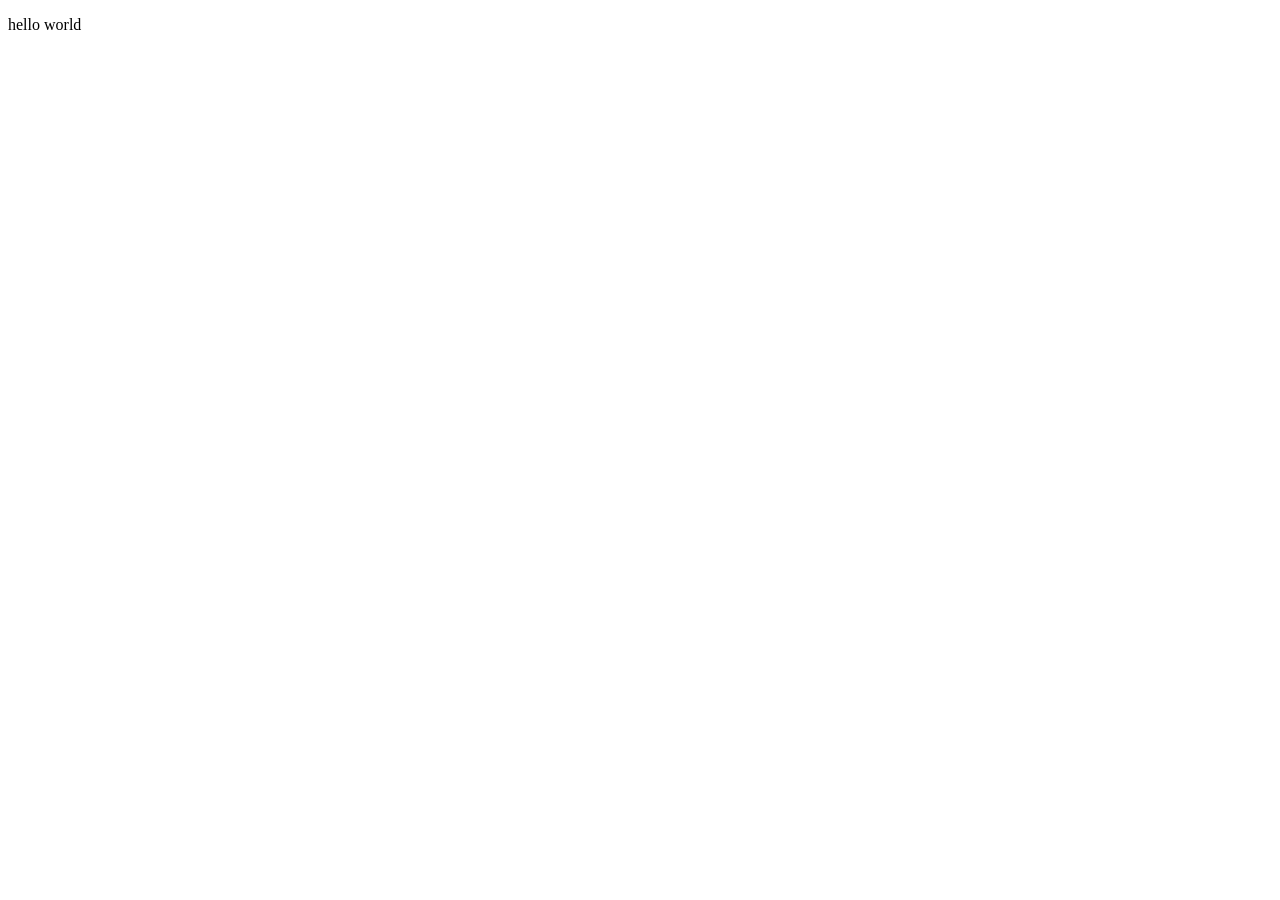
==== resume-builder/index.html @ 418ecaf9 "init" ====
<!DOCTYPE html>
<html lang="en">
<head>
    <meta charset="UTF-8">
    <meta name="viewport" content="width=device-width, initial-scale=1.0">
    <title>Document</title>
</head>
<body>
    <p>hello world</p>
</body>
</html>
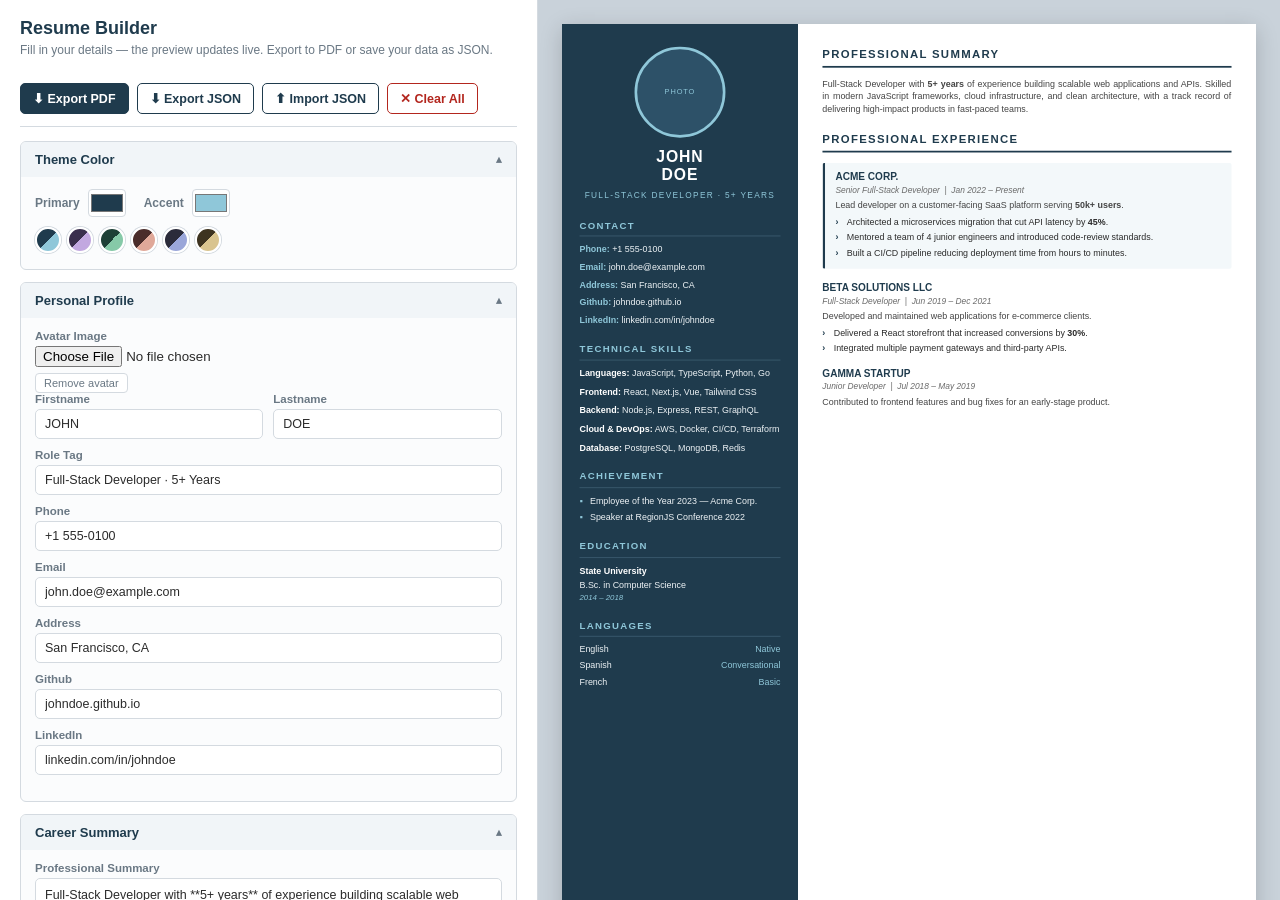
==== commit 28d21ea7: "feat: resume builder" ====
--- a/resume-builder/index.html
+++ b/resume-builder/index.html
@@ -1,11 +1,1065 @@
 <!DOCTYPE html>
 <html lang="en">
 <head>
-    <meta charset="UTF-8">
-    <meta name="viewport" content="width=device-width, initial-scale=1.0">
-    <title>Document</title>
+<meta charset="utf-8">
+<meta name="viewport" content="width=device-width, initial-scale=1">
+<title>Resume Builder</title>
+<style>
+  :root {
+    --ui-bg: #eef1f4;
+    --ui-panel: #ffffff;
+    --ui-border: #d4dae0;
+    --ui-accent: #1f3b4d;
+    --ui-accent-light: #2d5168;
+    --ui-text: #2b2b2b;
+    --ui-muted: #6a7884;
+  }
+  * { box-sizing: border-box; }
+  body {
+    margin: 0;
+    font-family: "Segoe UI", Arial, sans-serif;
+    background: var(--ui-bg);
+    color: var(--ui-text);
+  }
+
+  /* ---------- App layout ---------- */
+  .app { display: flex; height: 100vh; overflow: hidden; }
+  .editor {
+    width: 42%;
+    min-width: 380px;
+    max-width: 640px;
+    overflow-y: auto;
+    background: var(--ui-panel);
+    border-right: 1px solid var(--ui-border);
+    padding: 18px 20px 60px;
+  }
+  .preview-pane {
+    flex: 1;
+    overflow: auto;
+    padding: 24px;
+    display: flex;
+    justify-content: center;
+    align-items: flex-start;
+    background: #c9d2da;
+  }
+  /* Scaler is a spacer that reserves the scaled footprint of the resume */
+  .preview-scaler {
+    flex: 0 0 auto;
+  }
+
+  /* ---------- Mobile tab bar (hidden on desktop) ---------- */
+  .mobile-tabs { display: none; }
+
+  .app-title { font-size: 18px; font-weight: 700; color: var(--ui-accent); margin: 0 0 4px; }
+  .app-sub { font-size: 12px; color: var(--ui-muted); margin: 0 0 16px; }
+
+  .toolbar {
+    position: sticky;
+    top: 0;
+    z-index: 5;
+    background: var(--ui-panel);
+    display: flex;
+    flex-wrap: wrap;
+    gap: 8px;
+    padding: 10px 0 12px;
+    border-bottom: 1px solid var(--ui-border);
+    margin-bottom: 14px;
+  }
+  .btn {
+    border: 1px solid var(--ui-accent);
+    background: var(--ui-accent);
+    color: #fff;
+    font-size: 12.5px;
+    font-weight: 600;
+    padding: 7px 12px;
+    border-radius: 5px;
+    cursor: pointer;
+    transition: opacity .15s;
+  }
+  .btn:hover { opacity: .88; }
+  .btn.secondary { background: #fff; color: var(--ui-accent); }
+  .btn.danger { background: #fff; color: #b3261e; border-color: #b3261e; }
+
+  details.section {
+    border: 1px solid var(--ui-border);
+    border-radius: 6px;
+    margin-bottom: 12px;
+    background: #fbfcfd;
+    overflow: hidden;
+  }
+  details.section > summary {
+    cursor: pointer;
+    list-style: none;
+    padding: 10px 14px;
+    font-weight: 700;
+    font-size: 13px;
+    color: var(--ui-accent);
+    background: #f1f5f8;
+    user-select: none;
+    display: flex;
+    align-items: center;
+    justify-content: space-between;
+  }
+  details.section > summary::-webkit-details-marker { display: none; }
+  details.section > summary::after { content: "▾"; font-size: 11px; color: var(--ui-muted); }
+  details.section[open] > summary::after { content: "▴"; }
+  .section-body { padding: 12px 14px 16px; }
+
+  .field { margin-bottom: 10px; }
+  .field label { display: block; font-size: 11.5px; font-weight: 600; color: var(--ui-muted); margin-bottom: 4px; }
+  .field input[type=text],
+  .field input[type=email],
+  .field select,
+  .field textarea {
+    width: 100%;
+    border: 1px solid var(--ui-border);
+    border-radius: 5px;
+    padding: 7px 9px;
+    font-size: 12.5px;
+    font-family: inherit;
+    color: var(--ui-text);
+    background: #fff;
+  }
+  .field textarea { resize: vertical; min-height: 56px; line-height: 1.45; }
+  .field input:focus, .field textarea:focus, .field select:focus { outline: 2px solid var(--ui-accent-light); border-color: var(--ui-accent-light); }
+  .field select { cursor: pointer; height: 34px; }
+  .hint { font-size: 10.5px; color: var(--ui-muted); margin-top: 3px; }
+  .row2 { display: flex; gap: 10px; }
+  .row2 > .field { flex: 1; }
+
+  .item-card {
+    border: 1px solid var(--ui-border);
+    border-radius: 6px;
+    padding: 10px 11px;
+    margin-bottom: 10px;
+    background: #fff;
+  }
+  .item-head { display: flex; justify-content: space-between; align-items: center; margin-bottom: 8px; }
+  .item-head .item-label { font-size: 11.5px; font-weight: 700; color: var(--ui-accent); }
+  .mini-btn {
+    border: 1px solid var(--ui-border);
+    background: #fff;
+    color: var(--ui-muted);
+    font-size: 11px;
+    padding: 3px 8px;
+    border-radius: 4px;
+    cursor: pointer;
+  }
+  .mini-btn:hover { color: #b3261e; border-color: #b3261e; }
+  .add-btn {
+    border: 1px dashed var(--ui-accent);
+    background: #fff;
+    color: var(--ui-accent);
+    font-size: 12px;
+    font-weight: 600;
+    padding: 7px 12px;
+    border-radius: 5px;
+    cursor: pointer;
+    width: 100%;
+  }
+  .add-btn:hover { background: #f1f5f8; }
+
+  .color-row { display: flex; align-items: center; gap: 18px; flex-wrap: wrap; }
+  .color-row label { display: flex; align-items: center; gap: 8px; font-size: 12px; font-weight: 600; color: var(--ui-muted); }
+  .color-row input[type=color] { width: 38px; height: 28px; border: 1px solid var(--ui-border); border-radius: 4px; padding: 0; background: #fff; cursor: pointer; }
+  .swatches { display: flex; gap: 6px; margin-top: 10px; flex-wrap: wrap; }
+  .swatch { width: 26px; height: 26px; border-radius: 50%; border: 2px solid #fff; box-shadow: 0 0 0 1px var(--ui-border); cursor: pointer; }
+
+  .avatar-preview { width: 60px; height: 60px; border-radius: 50%; object-fit: cover; border: 1px solid var(--ui-border); background: #f1f5f8; display: none; }
+  .avatar-row { display: flex; align-items: center; gap: 12px; }
+
+  /* ---------- Resume preview (mirrors resume.html) ---------- */
+  .resume-wrap {
+    --accent: #1f3b4d;
+    --accent2: #8fc7d9;
+    --accent-soft: #f3f8fa;
+    --accent-border: #3a5a6e;
+    --sidebar-text: #eef3f6;
+    background: #fff;
+    box-shadow: 0 6px 24px rgba(0,0,0,.18);
+  }
+  .resume-wrap, .resume-wrap * { box-sizing: border-box; margin: 0; padding: 0; }
+  .resume-wrap { font-family: "Segoe UI", Arial, sans-serif; color: #2b2b2b; font-size: 10.2px; line-height: 1.4; }
+  .resume-wrap .summary, .resume-wrap .job-desc, .resume-wrap ul.acc li,
+  .resume-wrap .skill-group, .resume-wrap .side-list li { overflow-wrap: break-word; word-break: break-word; }
+  .resume-wrap .page { width: 210mm; min-height: 297mm; display: flex; }
+  .resume-wrap .sidebar { width: 34%; background: var(--accent); color: var(--sidebar-text); padding: 26px 20px; }
+  .resume-wrap .profile-header { text-align: center; margin-bottom: 20px; }
+  .resume-wrap .photo { width: 104px; height: 104px; border-radius: 50%; margin: 0 auto 12px; border: 3px solid var(--accent2); background: var(--accent-light, #2d5168); position: relative; overflow: hidden; display: flex; align-items: center; justify-content: center; }
+  .resume-wrap .photo img { width: 100%; height: 100%; object-fit: cover; }
+  .resume-wrap .photo .photo-hint { position: absolute; font-size: 8.5px; letter-spacing: 1px; color: var(--accent2); text-align: center; line-height: 1.3; padding: 0 6px; }
+  .resume-wrap .name { font-size: 18px; font-weight: 700; letter-spacing: 1px; color: #ffffff; line-height: 1.15; }
+  .resume-wrap .role-tag { font-size: 9.5px; letter-spacing: 1.5px; text-transform: uppercase; color: var(--accent2); margin-top: 6px; }
+  .resume-wrap .side-section { margin-bottom: 18px; }
+  .resume-wrap .side-title { font-size: 11px; font-weight: 700; letter-spacing: 1.5px; text-transform: uppercase; color: var(--accent2); border-bottom: 1px solid var(--accent-border); padding-bottom: 4px; margin-bottom: 8px; }
+  .resume-wrap .contact-item { margin-bottom: 6px; word-break: break-word; }
+  .resume-wrap .contact-item .lbl { color: var(--accent2); font-weight: 600; }
+  .resume-wrap .skill-group { margin-bottom: 7px; }
+  .resume-wrap .skill-group .lbl { color: #ffffff; font-weight: 600; }
+  .resume-wrap .edu-date { font-size: 9px; font-style: italic; color: var(--accent2); margin-top: 1px; }
+  .resume-wrap .lang-row { display: flex; justify-content: space-between; margin-bottom: 4px; }
+  .resume-wrap .lang-row .lvl { color: var(--accent2); }
+  .resume-wrap ul.side-list { list-style: none; }
+  .resume-wrap ul.side-list li { margin-bottom: 5px; padding-left: 12px; position: relative; }
+  .resume-wrap ul.side-list li::before { content: "▪"; position: absolute; left: 0; color: var(--accent2); }
+  .resume-wrap .main { width: 66%; padding: 26px 28px; }
+  .resume-wrap .summary { color: #444; margin-bottom: 18px; text-align: justify; }
+  .resume-wrap .main-title { font-size: 13px; font-weight: 700; letter-spacing: 1.5px; text-transform: uppercase; color: var(--accent); border-bottom: 2px solid var(--accent); padding-bottom: 4px; margin-bottom: 12px; }
+  .resume-wrap .job { margin-bottom: 14px; break-inside: avoid; page-break-inside: avoid; }
+  .resume-wrap .side-section { break-inside: avoid; page-break-inside: avoid; }
+  .resume-wrap .job-company { font-size: 11.5px; font-weight: 700; color: var(--accent); }
+  .resume-wrap .job-meta { font-size: 9.6px; font-style: italic; color: #6a6a6a; margin-bottom: 4px; }
+  .resume-wrap .job-desc { color: #444; margin-bottom: 5px; text-align: justify; }
+  .resume-wrap ul.acc { list-style: none; }
+  .resume-wrap ul.acc li { margin-bottom: 3px; padding-left: 13px; position: relative; text-align: justify; }
+  .resume-wrap ul.acc li::before { content: "›"; position: absolute; left: 0; color: var(--accent); font-weight: 700; }
+  .resume-wrap .current { background: var(--accent-soft); border-left: 3px solid var(--accent); padding: 8px 10px 8px 12px; border-radius: 2px; }
+
+  /* ---------- Print ---------- */
+  @page { size: A4; margin: 0; }
+  @media print {
+    body { background: #fff; }
+    .app { display: block; height: auto; overflow: visible; }
+    .editor, .mobile-tabs { display: none !important; }
+    .preview-pane { padding: 0; overflow: visible; background: #fff; display: block; }
+    .preview-scaler { transform: none !important; width: auto !important; height: auto !important; }
+    .resume-wrap { box-shadow: none; transform: none !important; width: auto !important; }
+    .resume-wrap .page { width: 210mm; min-height: 297mm; }
+  }
+
+  /* ---------- Responsive / mobile ---------- */
+  @media (max-width: 900px) {
+    .app { flex-direction: column; height: 100vh; }
+    .mobile-tabs {
+      display: flex;
+      flex: 0 0 auto;
+      border-bottom: 1px solid var(--ui-border);
+      background: var(--ui-panel);
+    }
+    .mobile-tabs button {
+      flex: 1;
+      border: none;
+      background: var(--ui-panel);
+      color: var(--ui-muted);
+      font-size: 14px;
+      font-weight: 600;
+      padding: 12px 0;
+      cursor: pointer;
+      border-bottom: 3px solid transparent;
+    }
+    .mobile-tabs button.active {
+      color: var(--ui-accent);
+      border-bottom-color: var(--ui-accent);
+    }
+    .editor {
+      width: 100%;
+      max-width: none;
+      min-width: 0;
+      flex: 1;
+      border-right: none;
+    }
+    .preview-pane { flex: 1; padding: 14px; }
+    /* Tab switching: show only the active pane */
+    .app[data-tab="preview"] .editor { display: none; }
+    .app[data-tab="editor"] .preview-pane { display: none; }
+  }
+  @media (max-width: 520px) {
+    .editor { padding: 14px 14px 50px; }
+    .toolbar .btn { flex: 1 1 auto; text-align: center; }
+    .preview-pane { padding: 8px; }
+  }
+</style>
 </head>
 <body>
-    <p>hello world</p>
+<div class="app" id="app">
+  <!-- ============ MOBILE TABS ============ -->
+  <div class="mobile-tabs">
+    <button type="button" data-tab="editor" id="tabEditor">✎ Edit</button>
+    <button type="button" data-tab="preview" id="tabPreview">👁 Preview</button>
+  </div>
+  <!-- ============ EDITOR ============ -->
+  <div class="editor">
+    <h1 class="app-title">Resume Builder</h1>
+    <p class="app-sub">Fill in your details — the preview updates live. Export to PDF or save your data as JSON.</p>
+
+    <div class="toolbar">
+      <button class="btn" id="btnPdf">⬇ Export PDF</button>
+      <button class="btn secondary" id="btnExportJson">⬇ Export JSON</button>
+      <button class="btn secondary" id="btnImportJson">⬆ Import JSON</button>
+      <button class="btn danger" id="btnClear">✕ Clear All</button>
+      <input type="file" id="fileImport" accept="application/json,.json" style="display:none">
+    </div>
+
+    <!-- Theme -->
+    <details class="section" open>
+      <summary>Theme Color</summary>
+      <div class="section-body">
+        <div class="color-row">
+          <label>Primary <input type="color" id="colPrimary" value="#1f3b4d"></label>
+          <label>Accent <input type="color" id="colAccent" value="#8fc7d9"></label>
+        </div>
+        <div class="swatches" id="swatches"></div>
+      </div>
+    </details>
+
+    <!-- Personal Profile -->
+    <details class="section" open>
+      <summary>Personal Profile</summary>
+      <div class="section-body">
+        <div class="avatar-row">
+          <img id="avatarPreview" class="avatar-preview" alt="">
+          <div style="flex:1">
+            <div class="field" style="margin-bottom:6px">
+              <label>Avatar Image</label>
+              <input type="file" id="avatarFile" accept="image/*">
+            </div>
+            <button class="mini-btn" id="avatarRemove" type="button">Remove avatar</button>
+          </div>
+        </div>
+        <div class="row2">
+          <div class="field"><label>Firstname</label><input type="text" id="nameTop" placeholder="Firstname"></div>
+          <div class="field"><label>Lastname</label><input type="text" id="nameBottom" placeholder="Lastname"></div>
+        </div>
+        <div class="field"><label>Role Tag</label><input type="text" id="roleTag" placeholder="Your professional role..."></div>
+        <div class="field"><label>Phone</label><input type="text" id="cPhone" placeholder="+6012-3456789"></div>
+        <div class="field"><label>Email</label><input type="email" id="cEmail" placeholder="name@example.com"></div>
+        <div class="field"><label>Address</label><input type="text" id="cAddress" placeholder="Your address..."></div>
+        <div class="field"><label>Github</label><input type="text" id="cGithub" placeholder="username.github.io"></div>
+        <div class="field"><label>LinkedIn</label><input type="text" id="cLinkedin" placeholder="linkedin.com/in/username"></div>
+      </div>
+    </details>
+
+    <!-- Career Summary -->
+    <details class="section" open>
+      <summary>Career Summary</summary>
+      <div class="section-body">
+        <div class="field">
+          <label>Professional Summary</label>
+          <textarea id="summary" rows="5" placeholder="Your professional summary..."></textarea>
+          <div class="hint">Wrap text in **double asterisks** to make it bold.</div>
+        </div>
+      </div>
+    </details>
+
+    <!-- Technical Skills -->
+    <details class="section">
+      <summary>Technical Skills</summary>
+      <div class="section-body">
+        <div id="skillsList"></div>
+        <button class="add-btn" id="addSkill" type="button">+ Add Skill Group</button>
+      </div>
+    </details>
+
+    <!-- Achievements -->
+    <details class="section">
+      <summary>Achievements</summary>
+      <div class="section-body">
+        <div id="achList"></div>
+        <button class="add-btn" id="addAch" type="button">+ Add Achievement</button>
+      </div>
+    </details>
+
+    <!-- Education -->
+    <details class="section">
+      <summary>Educational Background</summary>
+      <div class="section-body">
+        <div id="eduList"></div>
+        <button class="add-btn" id="addEdu" type="button">+ Add Education</button>
+      </div>
+    </details>
+
+    <!-- Languages -->
+    <details class="section">
+      <summary>Language Skills</summary>
+      <div class="section-body">
+        <div id="langList"></div>
+        <button class="add-btn" id="addLang" type="button">+ Add Language</button>
+      </div>
+    </details>
+
+    <!-- Work Experience -->
+    <details class="section">
+      <summary>Work Experience</summary>
+      <div class="section-body">
+        <div id="jobList"></div>
+        <button class="add-btn" id="addJob" type="button">+ Add Work Experience</button>
+      </div>
+    </details>
+  </div>
+
+  <!-- ============ PREVIEW ============ -->
+  <div class="preview-pane" id="previewPane">
+    <div class="preview-scaler" id="previewScaler">
+    <div class="resume-wrap" id="resumeWrap">
+      <div class="page">
+        <aside class="sidebar">
+          <div class="profile-header">
+            <div class="photo" id="pvPhoto"></div>
+            <div class="name" id="pvName"></div>
+            <div class="role-tag" id="pvRole"></div>
+          </div>
+          <div class="side-section">
+            <div class="side-title">Contact</div>
+            <div id="pvContact"></div>
+          </div>
+          <div class="side-section">
+            <div class="side-title">Technical Skills</div>
+            <div id="pvSkills"></div>
+          </div>
+          <div class="side-section">
+            <div class="side-title">Achievement</div>
+            <ul class="side-list" id="pvAch"></ul>
+          </div>
+          <div class="side-section">
+            <div class="side-title">Education</div>
+            <div id="pvEdu"></div>
+          </div>
+          <div class="side-section">
+            <div class="side-title">Languages</div>
+            <div id="pvLang"></div>
+          </div>
+        </aside>
+        <main class="main">
+          <div class="main-title">Professional Summary</div>
+          <div class="summary" id="pvSummary"></div>
+          <div class="main-title">Professional Experience</div>
+          <div id="pvJobs"></div>
+        </main>
+      </div>
+    </div>
+    </div>
+  </div>
+</div>
+
+<script>
+"use strict";
+
+/* ---------------- Default data (dummy sample for reference) ---------------- */
+function defaultData() {
+  return {
+    theme: { primary: "#1f3b4d", accent: "#8fc7d9" },
+    avatar: "",
+    nameTop: "JOHN",
+    nameBottom: "DOE",
+    roleTag: "Full-Stack Developer · 5+ Years",
+    contact: {
+      phone: "+1 555-0100",
+      email: "john.doe@example.com",
+      address: "San Francisco, CA",
+      github: "johndoe.github.io",
+      linkedin: "linkedin.com/in/johndoe"
+    },
+    summary: "Full-Stack Developer with **5+ years** of experience building scalable web applications and APIs. Skilled in modern JavaScript frameworks, cloud infrastructure, and clean architecture, with a track record of delivering high-impact products in fast-paced teams.",
+    skills: [
+      { label: "Languages", value: "JavaScript, TypeScript, Python, Go" },
+      { label: "Frontend", value: "React, Next.js, Vue, Tailwind CSS" },
+      { label: "Backend", value: "Node.js, Express, REST, GraphQL" },
+      { label: "Cloud & DevOps", value: "AWS, Docker, CI/CD, Terraform" },
+      { label: "Database", value: "PostgreSQL, MongoDB, Redis" }
+    ],
+    achievements: [
+      "Employee of the Year 2023 — Acme Corp.",
+      "Speaker at RegionJS Conference 2022"
+    ],
+    education: [
+      { school: "State University", degree: "B.Sc. in Computer Science", startDate: "2014", endDate: "2018" }
+    ],
+    languages: [
+      { name: "English", level: "Native" },
+      { name: "Spanish", level: "Conversational" },
+      { name: "French", level: "Basic" }
+    ],
+    jobs: [
+      {
+        company: "ACME CORP.",
+        role: "Senior Full-Stack Developer",
+        startDate: "Jan 2022",
+        endDate: "Present",
+        desc: "Lead developer on a customer-facing SaaS platform serving **50k+ users**.",
+        current: true,
+        acc: [
+          "Architected a microservices migration that cut API latency by **45%**.",
+          "Mentored a team of 4 junior engineers and introduced code-review standards.",
+          "Built a CI/CD pipeline reducing deployment time from hours to minutes."
+        ]
+      },
+      {
+        company: "BETA SOLUTIONS LLC",
+        role: "Full-Stack Developer",
+        startDate: "Jun 2019",
+        endDate: "Dec 2021",
+        desc: "Developed and maintained web applications for e-commerce clients.",
+        current: false,
+        acc: [
+          "Delivered a React storefront that increased conversions by **30%**.",
+          "Integrated multiple payment gateways and third-party APIs."
+        ]
+      },
+      {
+        company: "GAMMA STARTUP",
+        role: "Junior Developer",
+        startDate: "Jul 2018",
+        endDate: "May 2019",
+        desc: "Contributed to frontend features and bug fixes for an early-stage product.",
+        current: false,
+        acc: []
+      }
+    ]
+  };
+}
+
+const STORAGE_KEY = "resume-builder-data-v1";
+let data = migrate(load());
+
+/* ---------------- Helpers ---------------- */
+// Bring older saved/imported data up to the current schema (new date fields, etc.)
+function migrate(d) {
+  d = d || {};
+  (d.jobs || []).forEach(j => {
+    // Old format stored a combined "meta" string ("Role | Start – End")
+    if (j.meta && j.role === undefined) {
+      const parts = String(j.meta).split("|");
+      j.role = (parts[0] || "").trim();
+      const dates = (parts[1] || "").trim().split(/[–-]/);
+      j.startDate = (dates[0] || "").trim();
+      j.endDate = (dates[1] || "").trim();
+    }
+    if (j.role === undefined) j.role = "";
+    if (j.startDate === undefined) j.startDate = "";
+    if (j.endDate === undefined) j.endDate = "";
+    delete j.meta;
+  });
+  (d.education || []).forEach(e => {
+    if (e.startDate === undefined) e.startDate = "";
+    if (e.endDate === undefined) e.endDate = "";
+  });
+  return d;
+}
+function load() {
+  try {
+    const raw = localStorage.getItem(STORAGE_KEY);
+    if (raw) return Object.assign(defaultData(), JSON.parse(raw));
+  } catch (e) {}
+  return defaultData();
+}
+function save() {
+  try { localStorage.setItem(STORAGE_KEY, JSON.stringify(data)); } catch (e) {}
+}
+function $(id) { return document.getElementById(id); }
+function esc(s) {
+  return String(s == null ? "" : s)
+    .replace(/&/g, "&amp;").replace(/</g, "&lt;").replace(/>/g, "&gt;")
+    .replace(/"/g, "&quot;");
+}
+// Escape, then convert **bold** markers into <strong>
+function fmt(s) {
+  return esc(s).replace(/\*\*(.+?)\*\*/g, "<strong>$1</strong>");
+}
+
+/* ---------------- Render preview ---------------- */
+function render() {
+  const wrap = $("resumeWrap");
+  wrap.style.setProperty("--accent", data.theme.primary);
+  wrap.style.setProperty("--accent2", data.theme.accent);
+
+  // Name
+  const nm = [esc(data.nameTop), esc(data.nameBottom)].filter(Boolean).join("<br>");
+  $("pvName").innerHTML = nm;
+  $("pvRole").innerHTML = fmt(data.roleTag);
+
+  // Photo
+  if (data.avatar) {
+    $("pvPhoto").innerHTML = '<img src="' + esc(data.avatar) + '" alt="">';
+  } else {
+    $("pvPhoto").innerHTML = '<span class="photo-hint">PHOTO</span>';
+  }
+
+  // Contact
+  const c = data.contact || {};
+  const contactRows = [
+    ["Phone", c.phone], ["Email", c.email], ["Address", c.address],
+    ["Github", c.github], ["LinkedIn", c.linkedin]
+  ].filter(r => r[1])
+   .map(r => '<div class="contact-item"><span class="lbl">' + r[0] + ':</span> ' + esc(r[1]) + '</div>')
+   .join("");
+  $("pvContact").innerHTML = contactRows;
+
+  // Skills
+  $("pvSkills").innerHTML = (data.skills || [])
+    .filter(s => s.label || s.value)
+    .map(s => '<div class="skill-group"><span class="lbl">' + esc(s.label) + ':</span> ' + fmt(s.value) + '</div>')
+    .join("");
+
+  // Achievements
+  $("pvAch").innerHTML = (data.achievements || [])
+    .filter(Boolean)
+    .map(a => '<li>' + fmt(a) + '</li>').join("");
+
+  // Education
+  $("pvEdu").innerHTML = (data.education || [])
+    .filter(e => e.school || e.degree)
+    .map(e => {
+      const dateStr = [e.startDate, e.endDate].filter(Boolean).join(" – ");
+      return '<div class="skill-group" style="margin-bottom:2px"><span class="lbl">' + esc(e.school) + '</span></div>' +
+        (e.degree ? '<div>' + esc(e.degree) + '</div>' : '') +
+        (dateStr ? '<div class="edu-date">' + esc(dateStr) + '</div>' : '') +
+        '<div style="margin-bottom:7px"></div>';
+    })
+    .join("");
+
+  // Languages
+  $("pvLang").innerHTML = (data.languages || [])
+    .filter(l => l.name || l.level)
+    .map(l => '<div class="lang-row"><span>' + esc(l.name) + '</span><span class="lvl">' + esc(l.level) + '</span></div>')
+    .join("");
+
+  // Summary
+  $("pvSummary").innerHTML = fmt(data.summary);
+
+  // Jobs
+  $("pvJobs").innerHTML = (data.jobs || []).map(j => {
+    const accHtml = (j.acc || []).filter(Boolean).length
+      ? '<ul class="acc">' + j.acc.filter(Boolean).map(a => '<li>' + fmt(a) + '</li>').join("") + '</ul>'
+      : '';
+    const dateStr = [j.startDate, j.endDate].filter(Boolean).join(" – ");
+    const metaInner = [esc(j.role), esc(dateStr)].filter(Boolean).join(" &nbsp;|&nbsp; ");
+    const metaHtml = metaInner ? '<div class="job-meta">' + metaInner + '</div>' : '';
+    const descHtml = j.desc ? '<div class="job-desc">' + fmt(j.desc) + '</div>' : '';
+    return '<div class="job' + (j.current ? ' current' : '') + '">' +
+      '<div class="job-company">' + esc(j.company) + '</div>' +
+      metaHtml + descHtml + accHtml + '</div>';
+  }).join("");
+
+  save();
+  fitPreview();
+}
+
+/* ---------------- Fit A4 preview to the available pane width ---------------- */
+function fitPreview() {
+  const pane = $("previewPane");
+  const scaler = $("previewScaler");
+  const wrap = $("resumeWrap");
+  if (!pane || !scaler || !wrap) return;
+  // Reset everything so we can measure the resume at its true (unscaled) size.
+  scaler.style.width = "";
+  scaler.style.height = "";
+  wrap.style.transform = "none";
+  wrap.style.transformOrigin = "top left";
+  wrap.style.width = "";
+  // .page has a fixed 210mm width, so measure it for the true natural size.
+  const page = wrap.querySelector(".page");
+  const natW = page ? page.offsetWidth : wrap.offsetWidth;   // ~793px (210mm)
+  const natH = page ? page.offsetHeight : wrap.offsetHeight;
+  if (!natW) return;
+  const padCss = getComputedStyle(pane);
+  const padX = parseFloat(padCss.paddingLeft) + parseFloat(padCss.paddingRight);
+  const available = pane.clientWidth - padX;
+  const scale = Math.min(1, available / natW);
+  // Scale the resume itself (so its white background + box-shadow scale with it),
+  // pin its width to the natural page width so the page never overflows.
+  wrap.style.width = natW + "px";
+  wrap.style.transform = "scale(" + scale + ")";
+  // The scaler is just a spacer that reserves the scaled footprint for scrolling/centering.
+  scaler.style.width = (natW * scale) + "px";
+  scaler.style.height = (natH * scale) + "px";
+}
+
+/* ---------------- Bind simple fields ---------------- */
+function bindInput(id, getter, setter) {
+  const el = $(id);
+  el.value = getter() || "";
+  el.addEventListener("input", () => { setter(el.value); render(); });
+}
+
+function bindSimpleFields() {
+  bindInput("nameTop", () => data.nameTop, v => data.nameTop = v);
+  bindInput("nameBottom", () => data.nameBottom, v => data.nameBottom = v);
+  bindInput("roleTag", () => data.roleTag, v => data.roleTag = v);
+  bindInput("cPhone", () => data.contact.phone, v => data.contact.phone = v);
+  bindInput("cEmail", () => data.contact.email, v => data.contact.email = v);
+  bindInput("cAddress", () => data.contact.address, v => data.contact.address = v);
+  bindInput("cGithub", () => data.contact.github, v => data.contact.github = v);
+  bindInput("cLinkedin", () => data.contact.linkedin, v => data.contact.linkedin = v);
+  bindInput("summary", () => data.summary, v => data.summary = v);
+}
+
+/* ---------------- Theme ---------------- */
+function bindTheme() {
+  $("colPrimary").value = data.theme.primary;
+  $("colAccent").value = data.theme.accent;
+  $("colPrimary").addEventListener("input", e => { data.theme.primary = e.target.value; render(); });
+  $("colAccent").addEventListener("input", e => { data.theme.accent = e.target.value; render(); });
+
+  const presets = [
+    ["#1f3b4d", "#8fc7d9"], ["#3a2f4d", "#c2a8e0"], ["#1d4036", "#86c9a8"],
+    ["#4a2c2a", "#e0a899"], ["#2b2b3a", "#9aa6d9"], ["#3d3320", "#d9c48f"]
+  ];
+  const sw = $("swatches");
+  presets.forEach(p => {
+    const b = document.createElement("div");
+    b.className = "swatch";
+    b.style.background = "linear-gradient(135deg, " + p[0] + " 50%, " + p[1] + " 50%)";
+    b.title = "Apply theme";
+    b.addEventListener("click", () => {
+      data.theme.primary = p[0]; data.theme.accent = p[1];
+      $("colPrimary").value = p[0]; $("colAccent").value = p[1];
+      render();
+    });
+    sw.appendChild(b);
+  });
+}
+
+/* ---------------- Avatar ---------------- */
+function bindAvatar() {
+  const prev = $("avatarPreview");
+  function refresh() {
+    if (data.avatar) { prev.src = data.avatar; prev.style.display = "block"; }
+    else { prev.style.display = "none"; prev.removeAttribute("src"); }
+  }
+  refresh();
+  $("avatarFile").addEventListener("change", e => {
+    const file = e.target.files[0];
+    if (!file) return;
+    const reader = new FileReader();
+    reader.onload = () => { data.avatar = reader.result; refresh(); render(); };
+    reader.readAsDataURL(file);
+  });
+  $("avatarRemove").addEventListener("click", () => {
+    data.avatar = ""; $("avatarFile").value = ""; refresh(); render();
+  });
+}
+
+/* ---------------- Dynamic list builders ---------------- */
+function makeField(labelText, value, oninput, opts) {
+  opts = opts || {};
+  const wrap = document.createElement("div");
+  wrap.className = "field";
+  const lbl = document.createElement("label");
+  lbl.textContent = labelText;
+  wrap.appendChild(lbl);
+  const input = opts.textarea ? document.createElement("textarea") : document.createElement("input");
+  if (!opts.textarea) input.type = "text";
+  if (opts.textarea) input.rows = opts.rows || 3;
+  input.value = value || "";
+  input.placeholder = opts.placeholder || "";
+  input.addEventListener("input", () => { oninput(input.value); render(); });
+  wrap.appendChild(input);
+  return wrap;
+}
+
+function makeSelect(labelText, value, options, onchange) {
+  const wrap = document.createElement("div");
+  wrap.className = "field";
+  const lbl = document.createElement("label");
+  lbl.textContent = labelText;
+  wrap.appendChild(lbl);
+  const sel = document.createElement("select");
+  const opts = options.slice();
+  if (value && opts.indexOf(value) === -1) opts.unshift(value); // keep custom imported value
+  opts.forEach(o => {
+    const opt = document.createElement("option");
+    opt.value = o; opt.textContent = o;
+    if (o === value) opt.selected = true;
+    sel.appendChild(opt);
+  });
+  sel.addEventListener("change", () => { onchange(sel.value); render(); });
+  wrap.appendChild(sel);
+  return wrap;
+}
+
+function itemCard(label, onRemove) {
+  const card = document.createElement("div");
+  card.className = "item-card";
+  const head = document.createElement("div");
+  head.className = "item-head";
+  const lab = document.createElement("span");
+  lab.className = "item-label";
+  lab.textContent = label;
+  const del = document.createElement("button");
+  del.className = "mini-btn";
+  del.type = "button";
+  del.textContent = "✕ Remove";
+  del.addEventListener("click", onRemove);
+  head.appendChild(lab); head.appendChild(del);
+  card.appendChild(head);
+  return card;
+}
+
+function renderSkills() {
+  const list = $("skillsList");
+  list.innerHTML = "";
+  data.skills.forEach((s, i) => {
+    const card = itemCard("Skill Group " + (i + 1), () => { data.skills.splice(i, 1); renderSkills(); render(); });
+    card.appendChild(makeField("Label", s.label, v => s.label = v, { placeholder: "Languages" }));
+    card.appendChild(makeField("Skills", s.value, v => s.value = v, { textarea: true, rows: 2, placeholder: "Go, Python, ..." }));
+    list.appendChild(card);
+  });
+}
+
+function renderAch() {
+  const list = $("achList");
+  list.innerHTML = "";
+  data.achievements.forEach((a, i) => {
+    const card = itemCard("Achievement " + (i + 1), () => { data.achievements.splice(i, 1); renderAch(); render(); });
+    card.appendChild(makeField("Text", a, v => data.achievements[i] = v, { textarea: true, rows: 2, placeholder: "Best Employee of the year — Company" }));
+    list.appendChild(card);
+  });
+}
+
+function renderEdu() {
+  const list = $("eduList");
+  list.innerHTML = "";
+  data.education.forEach((e, i) => {
+    const card = itemCard("Education " + (i + 1), () => { data.education.splice(i, 1); renderEdu(); render(); });
+    card.appendChild(makeField("School / Institution", e.school, v => e.school = v, { placeholder: "University Name" }));
+    card.appendChild(makeField("Degree / Programme", e.degree, v => e.degree = v, { placeholder: "Degree / Programme" }));
+    const drow = document.createElement("div");
+    drow.className = "row2";
+    drow.appendChild(makeField("Start Date", e.startDate, v => e.startDate = v, { placeholder: "2018" }));
+    drow.appendChild(makeField("End Date", e.endDate, v => e.endDate = v, { placeholder: "2022" }));
+    card.appendChild(drow);
+    list.appendChild(card);
+  });
+}
+
+const LANG_LEVELS = ["Native", "Fluent", "Advanced", "Conversational", "Intermediate", "Basic"];
+
+function renderLang() {
+  const list = $("langList");
+  list.innerHTML = "";
+  data.languages.forEach((l, i) => {
+    if (!l.level) l.level = "Fluent";
+    const card = itemCard("Language " + (i + 1), () => { data.languages.splice(i, 1); renderLang(); render(); });
+    const row = document.createElement("div");
+    row.className = "row2";
+    row.appendChild(makeField("Language", l.name, v => l.name = v, { placeholder: "English" }));
+    row.appendChild(makeSelect("Level", l.level, LANG_LEVELS, v => l.level = v));
+    card.appendChild(row);
+    list.appendChild(card);
+  });
+}
+
+function renderJobs() {
+  const list = $("jobList");
+  list.innerHTML = "";
+  data.jobs.forEach((j, i) => {
+    const card = itemCard("Experience " + (i + 1), () => { data.jobs.splice(i, 1); renderJobs(); render(); });
+    card.appendChild(makeField("Company", j.company, v => j.company = v, { placeholder: "COMPANY NAME" }));
+    card.appendChild(makeField("Role / Title", j.role, v => j.role = v, { placeholder: "Software Engineer" }));
+    const jdrow = document.createElement("div");
+    jdrow.className = "row2";
+    jdrow.appendChild(makeField("Start Date", j.startDate, v => j.startDate = v, { placeholder: "Jan 2024" }));
+    jdrow.appendChild(makeField("End Date", j.endDate, v => j.endDate = v, { placeholder: "Present" }));
+    card.appendChild(jdrow);
+    card.appendChild(makeField("Description", j.desc, v => j.desc = v, { textarea: true, rows: 2, placeholder: "Short role description" }));
+
+    // current toggle
+    const togWrap = document.createElement("div");
+    togWrap.className = "field";
+    const tl = document.createElement("label");
+    tl.style.display = "flex"; tl.style.alignItems = "center"; tl.style.gap = "8px"; tl.style.cursor = "pointer";
+    const chk = document.createElement("input");
+    chk.type = "checkbox"; chk.checked = !!j.current;
+    chk.style.width = "auto";
+    chk.addEventListener("change", () => { j.current = chk.checked; render(); });
+    tl.appendChild(chk);
+    tl.appendChild(document.createTextNode("Highlight as current role"));
+    togWrap.appendChild(tl);
+    card.appendChild(togWrap);
+
+    // accomplishments
+    const accLabel = document.createElement("div");
+    accLabel.className = "field";
+    accLabel.innerHTML = '<label>Accomplishments</label>';
+    card.appendChild(accLabel);
+    j.acc = j.acc || [];
+    j.acc.forEach((a, ai) => {
+      const arow = document.createElement("div");
+      arow.style.display = "flex"; arow.style.gap = "6px"; arow.style.marginBottom = "6px";
+      const inp = document.createElement("textarea");
+      inp.rows = 2; inp.value = a; inp.style.flex = "1";
+      inp.style.border = "1px solid #d4dae0"; inp.style.borderRadius = "5px";
+      inp.style.padding = "6px 8px"; inp.style.fontSize = "12px"; inp.style.fontFamily = "inherit";
+      inp.placeholder = "Achieved X by doing Y (**bold** supported)";
+      inp.addEventListener("input", () => { j.acc[ai] = inp.value; render(); });
+      const rm = document.createElement("button");
+      rm.className = "mini-btn"; rm.type = "button"; rm.textContent = "✕";
+      rm.addEventListener("click", () => { j.acc.splice(ai, 1); renderJobs(); render(); });
+      arow.appendChild(inp); arow.appendChild(rm);
+      card.appendChild(arow);
+    });
+    const addAcc = document.createElement("button");
+    addAcc.className = "mini-btn"; addAcc.type = "button"; addAcc.textContent = "+ Add accomplishment";
+    addAcc.addEventListener("click", () => { j.acc.push(""); renderJobs(); render(); });
+    card.appendChild(addAcc);
+
+    list.appendChild(card);
+  });
+}
+
+function renderAllLists() {
+  renderSkills(); renderAch(); renderEdu(); renderLang(); renderJobs();
+}
+
+/* ---------------- Add buttons ---------------- */
+function bindAddButtons() {
+  $("addSkill").addEventListener("click", () => { data.skills.push({ label: "", value: "" }); renderSkills(); render(); });
+  $("addAch").addEventListener("click", () => { data.achievements.push(""); renderAch(); render(); });
+  $("addEdu").addEventListener("click", () => { data.education.push({ school: "", degree: "", startDate: "", endDate: "" }); renderEdu(); render(); });
+  $("addLang").addEventListener("click", () => { data.languages.push({ name: "", level: "Fluent" }); renderLang(); render(); });
+  $("addJob").addEventListener("click", () => {
+    data.jobs.push({ company: "", role: "", startDate: "", endDate: "", desc: "", current: false, acc: [] });
+    renderJobs(); render();
+  });
+}
+
+/* ---------------- PDF export (isolated iframe to avoid transform bugs) ---------------- */
+function exportPdf() {
+  const resume = $("resumeWrap");
+  // Reuse the page's stylesheet so the resume looks identical; the inline
+  // CSS variables on #resumeWrap travel with outerHTML so colors are preserved.
+  const styles = Array.prototype.slice.call(document.querySelectorAll("style"))
+    .map(s => s.textContent).join("\n");
+  const html =
+    '<!DOCTYPE html><html><head><meta charset="utf-8">' +
+    '<style>' +
+    '@page{size:A4;margin:0}' +
+    'html,body{margin:0;padding:0;background:#fff}' +
+    '*{-webkit-print-color-adjust:exact;print-color-adjust:exact}' +
+    styles +
+    '.resume-wrap{box-shadow:none!important}' +
+    '.resume-wrap .page{margin:0 auto}' +
+    '</style></head><body>' + resume.outerHTML + '</body></html>';
+
+  const iframe = document.createElement("iframe");
+  iframe.setAttribute("aria-hidden", "true");
+  iframe.style.cssText = "position:fixed;right:0;bottom:0;width:0;height:0;border:0;visibility:hidden;";
+  document.body.appendChild(iframe);
+
+  const doc = iframe.contentWindow.document;
+  doc.open(); doc.write(html); doc.close();
+
+  let printed = false;
+  function triggerPrint() {
+    if (printed) return;
+    printed = true;
+    try {
+      iframe.contentWindow.focus();
+      iframe.contentWindow.print();
+    } catch (e) {
+      window.print();
+    }
+    setTimeout(() => { if (iframe.parentNode) iframe.parentNode.removeChild(iframe); }, 1500);
+  }
+
+  // Wait for any images (avatar) to finish loading before printing.
+  const imgs = doc.images;
+  if (imgs && imgs.length) {
+    let remaining = imgs.length;
+    const onSettled = () => { if (--remaining <= 0) triggerPrint(); };
+    Array.prototype.slice.call(imgs).forEach(img => {
+      if (img.complete) onSettled();
+      else { img.onload = onSettled; img.onerror = onSettled; }
+    });
+    setTimeout(triggerPrint, 2000); // safety fallback
+  } else {
+    setTimeout(triggerPrint, 200);
+  }
+}
+
+/* ---------------- Toolbar actions ---------------- */
+function bindToolbar() {
+  $("btnPdf").addEventListener("click", exportPdf);
+
+  $("btnExportJson").addEventListener("click", () => {
+    const blob = new Blob([JSON.stringify(data, null, 2)], { type: "application/json" });
+    const url = URL.createObjectURL(blob);
+    const a = document.createElement("a");
+    const base = (data.nameTop + "-" + data.nameBottom).trim().replace(/\s+/g, "-") || "resume";
+    a.href = url; a.download = base + "-resume.json";
+    document.body.appendChild(a); a.click(); document.body.removeChild(a);
+    URL.revokeObjectURL(url);
+  });
+
+  $("btnImportJson").addEventListener("click", () => $("fileImport").click());
+  $("fileImport").addEventListener("change", e => {
+    const file = e.target.files[0];
+    if (!file) return;
+    const reader = new FileReader();
+    reader.onload = () => {
+      try {
+        const obj = JSON.parse(reader.result);
+        data = migrate(Object.assign(defaultData(), obj));
+        // normalise arrays in case of partial files
+        data.skills = data.skills || [];
+        data.achievements = data.achievements || [];
+        data.education = data.education || [];
+        data.languages = data.languages || [];
+        data.jobs = data.jobs || [];
+        rebindAll();
+        alert("Resume data imported successfully.");
+      } catch (err) {
+        alert("Could not read JSON file: " + err.message);
+      }
+      $("fileImport").value = "";
+    };
+    reader.readAsText(file);
+  });
+
+  $("btnClear").addEventListener("click", () => {
+    if (!confirm("Clear ALL resume data? This cannot be undone.")) return;
+    data = defaultData();
+    rebindAll();
+  });
+}
+
+/* ---------------- (Re)bind everything ---------------- */
+function rebindAll() {
+  // refresh simple inputs
+  $("nameTop").value = data.nameTop || "";
+  $("nameBottom").value = data.nameBottom || "";
+  $("roleTag").value = data.roleTag || "";
+  $("cPhone").value = data.contact.phone || "";
+  $("cEmail").value = data.contact.email || "";
+  $("cAddress").value = data.contact.address || "";
+  $("cGithub").value = data.contact.github || "";
+  $("cLinkedin").value = data.contact.linkedin || "";
+  $("summary").value = data.summary || "";
+  $("colPrimary").value = data.theme.primary;
+  $("colAccent").value = data.theme.accent;
+  // avatar preview
+  const prev = $("avatarPreview");
+  if (data.avatar) { prev.src = data.avatar; prev.style.display = "block"; }
+  else { prev.style.display = "none"; prev.removeAttribute("src"); }
+  renderAllLists();
+  render();
+}
+
+/* ---------------- Mobile tabs ---------------- */
+function bindMobileTabs() {
+  const app = $("app");
+  const tabs = document.querySelectorAll(".mobile-tabs button");
+  function activate(name) {
+    app.setAttribute("data-tab", name);
+    tabs.forEach(b => b.classList.toggle("active", b.dataset.tab === name));
+    if (name === "preview") fitPreview();
+  }
+  tabs.forEach(b => b.addEventListener("click", () => activate(b.dataset.tab)));
+  activate("editor");
+}
+
+/* ---------------- Init ---------------- */
+bindSimpleFields();
+bindTheme();
+bindAvatar();
+bindAddButtons();
+bindToolbar();
+bindMobileTabs();
+renderAllLists();
+render();
+
+window.addEventListener("resize", fitPreview);
+window.addEventListener("load", fitPreview);
+</script>
 </body>
-</html>+</html>
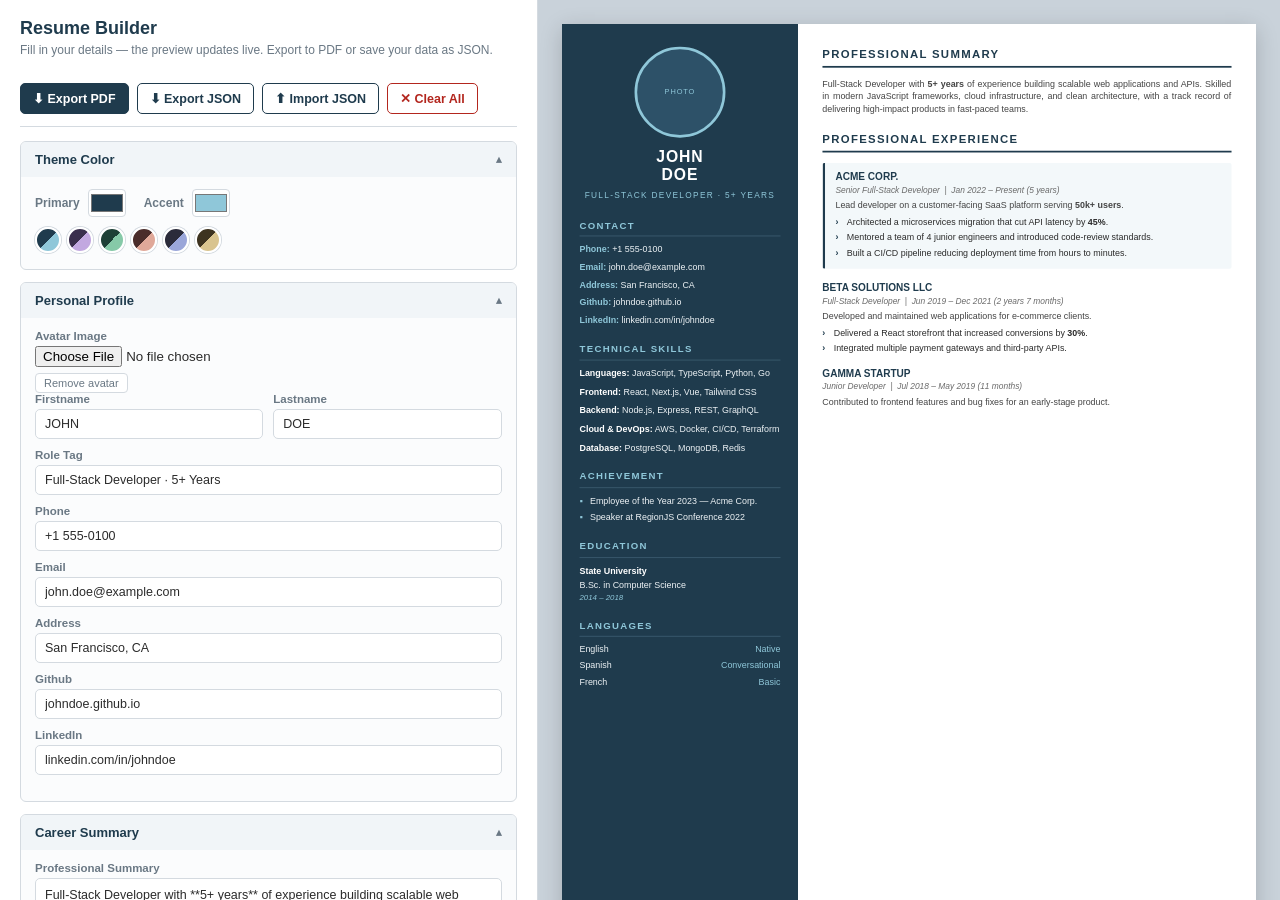
==== commit c34e8642: "feat: collapsible and drag-reorderable entries, current-role flag with duration" ====
--- a/resume-builder/index.html
+++ b/resume-builder/index.html
@@ -130,12 +130,39 @@
   .item-card {
     border: 1px solid var(--ui-border);
     border-radius: 6px;
-    padding: 10px 11px;
+    padding: 0;
     margin-bottom: 10px;
     background: #fff;
   }
-  .item-head { display: flex; justify-content: space-between; align-items: center; margin-bottom: 8px; }
-  .item-head .item-label { font-size: 11.5px; font-weight: 700; color: var(--ui-accent); }
+  .item-head { display: flex; align-items: center; gap: 6px; padding: 9px 11px; }
+  .item-head .item-label { font-size: 11.5px; font-weight: 700; color: var(--ui-accent); white-space: nowrap; }
+  .item-body { padding: 2px 11px 11px; }
+  summary.item-head { cursor: pointer; list-style: none; user-select: none; }
+  summary.item-head::-webkit-details-marker { display: none; }
+  summary.item-head::after { content: "▾"; font-size: 10px; color: var(--ui-muted); flex: none; }
+  details.item-card[open] > summary.item-head::after { content: "▴"; }
+  .item-sublabel {
+    font-size: 11px;
+    color: var(--ui-muted);
+    flex: 1;
+    min-width: 0;
+    overflow: hidden;
+    text-overflow: ellipsis;
+    white-space: nowrap;
+  }
+  .item-sublabel:not(:empty)::before { content: "· "; }
+  .item-actions { margin-left: auto; display: flex; gap: 4px; flex: none; }
+  .drag-handle {
+    cursor: grab;
+    color: var(--ui-muted);
+    font-size: 10px;
+    letter-spacing: 1px;
+    user-select: none;
+    flex: none;
+  }
+  .item-card.dragging { opacity: 0.5; }
+  .item-card.drop-above { box-shadow: 0 -2px 0 0 var(--ui-accent); }
+  .item-card.drop-below { box-shadow: 0 2px 0 0 var(--ui-accent); }
   .mini-btn {
     border: 1px solid var(--ui-border);
     background: #fff;
@@ -146,6 +173,9 @@
     cursor: pointer;
   }
   .mini-btn:hover { color: #b3261e; border-color: #b3261e; }
+  .mini-btn.move { padding: 3px 6px; }
+  .mini-btn.move:hover { color: var(--ui-accent); border-color: var(--ui-accent); }
+  .mini-btn:disabled { opacity: 0.4; cursor: default; pointer-events: none; }
   .add-btn {
     border: 1px dashed var(--ui-accent);
     background: #fff;
@@ -474,7 +504,7 @@
         company: "ACME CORP.",
         role: "Senior Full-Stack Developer",
         startDate: "Jan 2022",
-        endDate: "Present",
+        endDate: "",
         desc: "Lead developer on a customer-facing SaaS platform serving **50k+ users**.",
         current: true,
         acc: [
@@ -528,6 +558,8 @@
     if (j.startDate === undefined) j.startDate = "";
     if (j.endDate === undefined) j.endDate = "";
     delete j.meta;
+    // A literal "Present" end date predates the current-role checkbox
+    if (/^\s*present\s*$/i.test(j.endDate)) { j.current = true; j.endDate = ""; }
   });
   (d.education || []).forEach(e => {
     if (e.startDate === undefined) e.startDate = "";
@@ -554,6 +586,47 @@
 // Escape, then convert **bold** markers into <strong>
 function fmt(s) {
   return esc(s).replace(/\*\*(.+?)\*\*/g, "<strong>$1</strong>");
+}
+
+/* ---------------- Job duration ---------------- */
+const MONTH_INDEX = { jan: 1, feb: 2, mar: 3, apr: 4, may: 5, jun: 6, jul: 7, aug: 8, sep: 9, oct: 10, nov: 11, dec: 12 };
+
+// Parse free-text dates like "Jan 2024", "January 2024", "2024-01", "01/2024"
+// into { y, m }; returns null when the format is unrecognised.
+function parseMonth(s) {
+  s = String(s == null ? "" : s).trim();
+  let m = s.match(/^([A-Za-z]{3,9})\.?,?\s+(\d{4})$/);
+  if (m) {
+    const mo = MONTH_INDEX[m[1].slice(0, 3).toLowerCase()];
+    return mo ? { y: +m[2], m: mo } : null;
+  }
+  m = s.match(/^(\d{4})[-\/.](\d{1,2})$/);
+  if (m && +m[2] >= 1 && +m[2] <= 12) return { y: +m[1], m: +m[2] };
+  m = s.match(/^(\d{1,2})[\/.](\d{4})$/);
+  if (m && +m[1] >= 1 && +m[1] <= 12) return { y: +m[2], m: +m[1] };
+  return null;
+}
+
+// "2 years 6 months" between two free-text dates, counting both end months
+// (LinkedIn-style). Empty string when either date can't be parsed.
+function durationStr(startStr, endStr, isCurrent) {
+  const s = parseMonth(startStr);
+  if (!s) return "";
+  let e;
+  if (isCurrent || /^\s*(present|now|current)\s*$/i.test(String(endStr == null ? "" : endStr))) {
+    const now = new Date();
+    e = { y: now.getFullYear(), m: now.getMonth() + 1 };
+  } else {
+    e = parseMonth(endStr);
+  }
+  if (!e) return "";
+  const months = (e.y - s.y) * 12 + (e.m - s.m) + 1;
+  if (months <= 0) return "";
+  const y = Math.floor(months / 12), mo = months % 12;
+  const parts = [];
+  if (y) parts.push(y + (y === 1 ? " year" : " years"));
+  if (mo) parts.push(mo + (mo === 1 ? " month" : " months"));
+  return parts.join(" ");
 }
 
 /* ---------------- Render preview ---------------- */
@@ -621,7 +694,10 @@
     const accHtml = (j.acc || []).filter(Boolean).length
       ? '<ul class="acc">' + j.acc.filter(Boolean).map(a => '<li>' + fmt(a) + '</li>').join("") + '</ul>'
       : '';
-    const dateStr = [j.startDate, j.endDate].filter(Boolean).join(" – ");
+    const end = j.current ? "Present" : j.endDate;
+    let dateStr = [j.startDate, end].filter(Boolean).join(" – ");
+    const dur = durationStr(j.startDate, j.endDate, j.current);
+    if (dateStr && dur) dateStr += " (" + dur + ")";
     const metaInner = [esc(j.role), esc(dateStr)].filter(Boolean).join(" &nbsp;|&nbsp; ");
     const metaHtml = metaInner ? '<div class="job-meta">' + metaInner + '</div>' : '';
     const descHtml = j.desc ? '<div class="job-desc">' + fmt(j.desc) + '</div>' : '';
@@ -767,32 +843,148 @@
   return wrap;
 }
 
-function itemCard(label, onRemove) {
-  const card = document.createElement("div");
+// Shared drag state for card reordering (only one drag can happen at a time).
+let cardDrag = null;
+
+// Buttons inside a <summary> must not toggle the <details> they live in.
+function headBtn(text, title, onClick) {
+  const b = document.createElement("button");
+  b.className = "mini-btn";
+  b.type = "button";
+  b.textContent = text;
+  if (title) b.title = title;
+  b.addEventListener("click", e => { e.preventDefault(); e.stopPropagation(); onClick(); });
+  return b;
+}
+
+// Collapsible, reorderable list-entry card shared by all editor sections.
+// opts: {
+//   collapsible: false to render a plain always-open card (default true),
+//   obj: data object carrying the persisted _open flag,
+//   sublabel: initial muted text shown next to the label,
+//   reorder: { arr, index, rerender } enables drag handle + move buttons
+// }
+// Returns { root, body, sublabel } — append fields to body, update
+// sublabel.textContent from input handlers to keep the header live.
+function itemCard(label, onRemove, opts) {
+  opts = opts || {};
+  const collapsible = opts.collapsible !== false;
+  const card = document.createElement(collapsible ? "details" : "div");
   card.className = "item-card";
-  const head = document.createElement("div");
+  const head = document.createElement(collapsible ? "summary" : "div");
   head.className = "item-head";
+
   const lab = document.createElement("span");
   lab.className = "item-label";
   lab.textContent = label;
-  const del = document.createElement("button");
-  del.className = "mini-btn";
-  del.type = "button";
-  del.textContent = "✕ Remove";
-  del.addEventListener("click", onRemove);
-  head.appendChild(lab); head.appendChild(del);
+  const sub = document.createElement("span");
+  sub.className = "item-sublabel";
+  sub.textContent = opts.sublabel || "";
+  const actions = document.createElement("span");
+  actions.className = "item-actions";
+
+  const r = opts.reorder;
+  if (r) {
+    const handle = document.createElement("span");
+    handle.className = "drag-handle";
+    handle.textContent = "⋮⋮";
+    handle.title = "Drag to reorder";
+    handle.addEventListener("click", e => { e.preventDefault(); e.stopPropagation(); });
+    // Only the handle arms dragging, so text selection in fields keeps working.
+    handle.addEventListener("mousedown", () => { card.draggable = true; });
+    handle.addEventListener("mouseup", () => { card.draggable = false; });
+    head.appendChild(handle);
+
+    const moveTo = to => {
+      const item = r.arr.splice(r.index, 1)[0];
+      r.arr.splice(to, 0, item);
+      r.rerender(); render();
+    };
+    const up = headBtn("▲", "Move up", () => moveTo(r.index - 1));
+    const down = headBtn("▼", "Move down", () => moveTo(r.index + 1));
+    up.classList.add("move"); down.classList.add("move");
+    up.disabled = r.index === 0;
+    down.disabled = r.index === r.arr.length - 1;
+    actions.appendChild(up); actions.appendChild(down);
+
+    card.addEventListener("dragstart", e => {
+      cardDrag = { arr: r.arr, from: r.index };
+      card.classList.add("dragging");
+      e.dataTransfer.effectAllowed = "move";
+      try { e.dataTransfer.setData("text/plain", ""); } catch (err) {}
+    });
+    card.addEventListener("dragend", () => {
+      card.draggable = false;
+      card.classList.remove("dragging");
+      cardDrag = null;
+      if (card.parentNode) {
+        card.parentNode.querySelectorAll(".drop-above, .drop-below")
+          .forEach(el => el.classList.remove("drop-above", "drop-below"));
+      }
+    });
+    card.addEventListener("dragover", e => {
+      if (!cardDrag || cardDrag.arr !== r.arr) return;
+      e.preventDefault();
+      e.dataTransfer.dropEffect = "move";
+      const rect = card.getBoundingClientRect();
+      const before = e.clientY < rect.top + rect.height / 2;
+      card.classList.toggle("drop-above", before);
+      card.classList.toggle("drop-below", !before);
+    });
+    card.addEventListener("dragleave", () => {
+      card.classList.remove("drop-above", "drop-below");
+    });
+    card.addEventListener("drop", e => {
+      if (!cardDrag || cardDrag.arr !== r.arr) return;
+      e.preventDefault();
+      const rect = card.getBoundingClientRect();
+      const before = e.clientY < rect.top + rect.height / 2;
+      const from = cardDrag.from;
+      let to = r.index + (before ? 0 : 1);
+      if (to > from) to--;
+      cardDrag = null;
+      if (to !== from) {
+        const item = r.arr.splice(from, 1)[0];
+        r.arr.splice(to, 0, item);
+      }
+      r.rerender(); render();
+    });
+  }
+
+  const del = headBtn("✕ Remove", "", () => {
+    const what = lab.textContent + (sub.textContent ? " · " + sub.textContent : "");
+    if (confirm('Remove "' + what + '"?')) onRemove();
+  });
+  actions.appendChild(del);
+
+  head.appendChild(lab);
+  head.appendChild(sub);
+  head.appendChild(actions);
   card.appendChild(head);
-  return card;
+
+  const body = document.createElement("div");
+  body.className = "item-body";
+  card.appendChild(body);
+
+  if (collapsible) {
+    card.open = !opts.obj || opts.obj._open !== false;
+    if (opts.obj) {
+      card.addEventListener("toggle", () => { opts.obj._open = card.open; save(); });
+    }
+  }
+
+  return { root: card, body: body, sublabel: sub };
 }
 
 function renderSkills() {
   const list = $("skillsList");
   list.innerHTML = "";
   data.skills.forEach((s, i) => {
-    const card = itemCard("Skill Group " + (i + 1), () => { data.skills.splice(i, 1); renderSkills(); render(); });
-    card.appendChild(makeField("Label", s.label, v => s.label = v, { placeholder: "Languages" }));
-    card.appendChild(makeField("Skills", s.value, v => s.value = v, { textarea: true, rows: 2, placeholder: "Go, Python, ..." }));
-    list.appendChild(card);
+    const card = itemCard("Skill Group " + (i + 1), () => { data.skills.splice(i, 1); renderSkills(); render(); },
+      { obj: s, sublabel: s.label, reorder: { arr: data.skills, index: i, rerender: renderSkills } });
+    card.body.appendChild(makeField("Label", s.label, v => { s.label = v; card.sublabel.textContent = v; }, { placeholder: "Languages" }));
+    card.body.appendChild(makeField("Skills", s.value, v => s.value = v, { textarea: true, rows: 2, placeholder: "Go, Python, ..." }));
+    list.appendChild(card.root);
   });
 }
 
@@ -800,9 +992,10 @@
   const list = $("achList");
   list.innerHTML = "";
   data.achievements.forEach((a, i) => {
-    const card = itemCard("Achievement " + (i + 1), () => { data.achievements.splice(i, 1); renderAch(); render(); });
-    card.appendChild(makeField("Text", a, v => data.achievements[i] = v, { textarea: true, rows: 2, placeholder: "Best Employee of the year — Company" }));
-    list.appendChild(card);
+    const card = itemCard("Achievement " + (i + 1), () => { data.achievements.splice(i, 1); renderAch(); render(); },
+      { collapsible: false, reorder: { arr: data.achievements, index: i, rerender: renderAch } });
+    card.body.appendChild(makeField("Text", a, v => data.achievements[i] = v, { textarea: true, rows: 2, placeholder: "Best Employee of the year — Company" }));
+    list.appendChild(card.root);
   });
 }
 
@@ -810,15 +1003,16 @@
   const list = $("eduList");
   list.innerHTML = "";
   data.education.forEach((e, i) => {
-    const card = itemCard("Education " + (i + 1), () => { data.education.splice(i, 1); renderEdu(); render(); });
-    card.appendChild(makeField("School / Institution", e.school, v => e.school = v, { placeholder: "University Name" }));
-    card.appendChild(makeField("Degree / Programme", e.degree, v => e.degree = v, { placeholder: "Degree / Programme" }));
+    const card = itemCard("Education " + (i + 1), () => { data.education.splice(i, 1); renderEdu(); render(); },
+      { obj: e, sublabel: e.school, reorder: { arr: data.education, index: i, rerender: renderEdu } });
+    card.body.appendChild(makeField("School / Institution", e.school, v => { e.school = v; card.sublabel.textContent = v; }, { placeholder: "University Name" }));
+    card.body.appendChild(makeField("Degree / Programme", e.degree, v => e.degree = v, { placeholder: "Degree / Programme" }));
     const drow = document.createElement("div");
     drow.className = "row2";
     drow.appendChild(makeField("Start Date", e.startDate, v => e.startDate = v, { placeholder: "2018" }));
     drow.appendChild(makeField("End Date", e.endDate, v => e.endDate = v, { placeholder: "2022" }));
-    card.appendChild(drow);
-    list.appendChild(card);
+    card.body.appendChild(drow);
+    list.appendChild(card.root);
   });
 }
 
@@ -829,31 +1023,37 @@
   list.innerHTML = "";
   data.languages.forEach((l, i) => {
     if (!l.level) l.level = "Fluent";
-    const card = itemCard("Language " + (i + 1), () => { data.languages.splice(i, 1); renderLang(); render(); });
+    const card = itemCard("Language " + (i + 1), () => { data.languages.splice(i, 1); renderLang(); render(); },
+      { obj: l, sublabel: l.name, reorder: { arr: data.languages, index: i, rerender: renderLang } });
     const row = document.createElement("div");
     row.className = "row2";
-    row.appendChild(makeField("Language", l.name, v => l.name = v, { placeholder: "English" }));
+    row.appendChild(makeField("Language", l.name, v => { l.name = v; card.sublabel.textContent = v; }, { placeholder: "English" }));
     row.appendChild(makeSelect("Level", l.level, LANG_LEVELS, v => l.level = v));
-    card.appendChild(row);
-    list.appendChild(card);
+    card.body.appendChild(row);
+    list.appendChild(card.root);
   });
 }
 
 function renderJobs() {
   const list = $("jobList");
   list.innerHTML = "";
+  const jobSub = j => [j.company, j.role].filter(Boolean).join(" - ");
   data.jobs.forEach((j, i) => {
-    const card = itemCard("Experience " + (i + 1), () => { data.jobs.splice(i, 1); renderJobs(); render(); });
-    card.appendChild(makeField("Company", j.company, v => j.company = v, { placeholder: "COMPANY NAME" }));
-    card.appendChild(makeField("Role / Title", j.role, v => j.role = v, { placeholder: "Software Engineer" }));
+    const card = itemCard("Experience " + (i + 1), () => { data.jobs.splice(i, 1); renderJobs(); render(); },
+      { obj: j, sublabel: jobSub(j), reorder: { arr: data.jobs, index: i, rerender: renderJobs } });
+    card.body.appendChild(makeField("Company", j.company, v => { j.company = v; card.sublabel.textContent = jobSub(j); }, { placeholder: "COMPANY NAME" }));
+    card.body.appendChild(makeField("Role / Title", j.role, v => { j.role = v; card.sublabel.textContent = jobSub(j); }, { placeholder: "Software Engineer" }));
     const jdrow = document.createElement("div");
     jdrow.className = "row2";
     jdrow.appendChild(makeField("Start Date", j.startDate, v => j.startDate = v, { placeholder: "Jan 2024" }));
-    jdrow.appendChild(makeField("End Date", j.endDate, v => j.endDate = v, { placeholder: "Present" }));
-    card.appendChild(jdrow);
-    card.appendChild(makeField("Description", j.desc, v => j.desc = v, { textarea: true, rows: 2, placeholder: "Short role description" }));
-
-    // current toggle
+    const endField = makeField("End Date", j.endDate, v => j.endDate = v, { placeholder: "Present" });
+    const endInput = endField.querySelector("input");
+    if (j.current) { endInput.disabled = true; endInput.value = "Present"; }
+    jdrow.appendChild(endField);
+    card.body.appendChild(jdrow);
+    card.body.appendChild(makeField("Description", j.desc, v => j.desc = v, { textarea: true, rows: 2, placeholder: "Short role description" }));
+
+    // current toggle: shows "Present" as the end date and highlights the role
     const togWrap = document.createElement("div");
     togWrap.className = "field";
     const tl = document.createElement("label");
@@ -861,17 +1061,17 @@
     const chk = document.createElement("input");
     chk.type = "checkbox"; chk.checked = !!j.current;
     chk.style.width = "auto";
-    chk.addEventListener("change", () => { j.current = chk.checked; render(); });
+    chk.addEventListener("change", () => { j.current = chk.checked; renderJobs(); render(); });
     tl.appendChild(chk);
-    tl.appendChild(document.createTextNode("Highlight as current role"));
+    tl.appendChild(document.createTextNode("I currently work here"));
     togWrap.appendChild(tl);
-    card.appendChild(togWrap);
+    card.body.appendChild(togWrap);
 
     // accomplishments
     const accLabel = document.createElement("div");
     accLabel.className = "field";
     accLabel.innerHTML = '<label>Accomplishments</label>';
-    card.appendChild(accLabel);
+    card.body.appendChild(accLabel);
     j.acc = j.acc || [];
     j.acc.forEach((a, ai) => {
       const arow = document.createElement("div");
@@ -886,14 +1086,14 @@
       rm.className = "mini-btn"; rm.type = "button"; rm.textContent = "✕";
       rm.addEventListener("click", () => { j.acc.splice(ai, 1); renderJobs(); render(); });
       arow.appendChild(inp); arow.appendChild(rm);
-      card.appendChild(arow);
+      card.body.appendChild(arow);
     });
     const addAcc = document.createElement("button");
     addAcc.className = "mini-btn"; addAcc.type = "button"; addAcc.textContent = "+ Add accomplishment";
     addAcc.addEventListener("click", () => { j.acc.push(""); renderJobs(); render(); });
-    card.appendChild(addAcc);
-
-    list.appendChild(card);
+    card.body.appendChild(addAcc);
+
+    list.appendChild(card.root);
   });
 }
 
